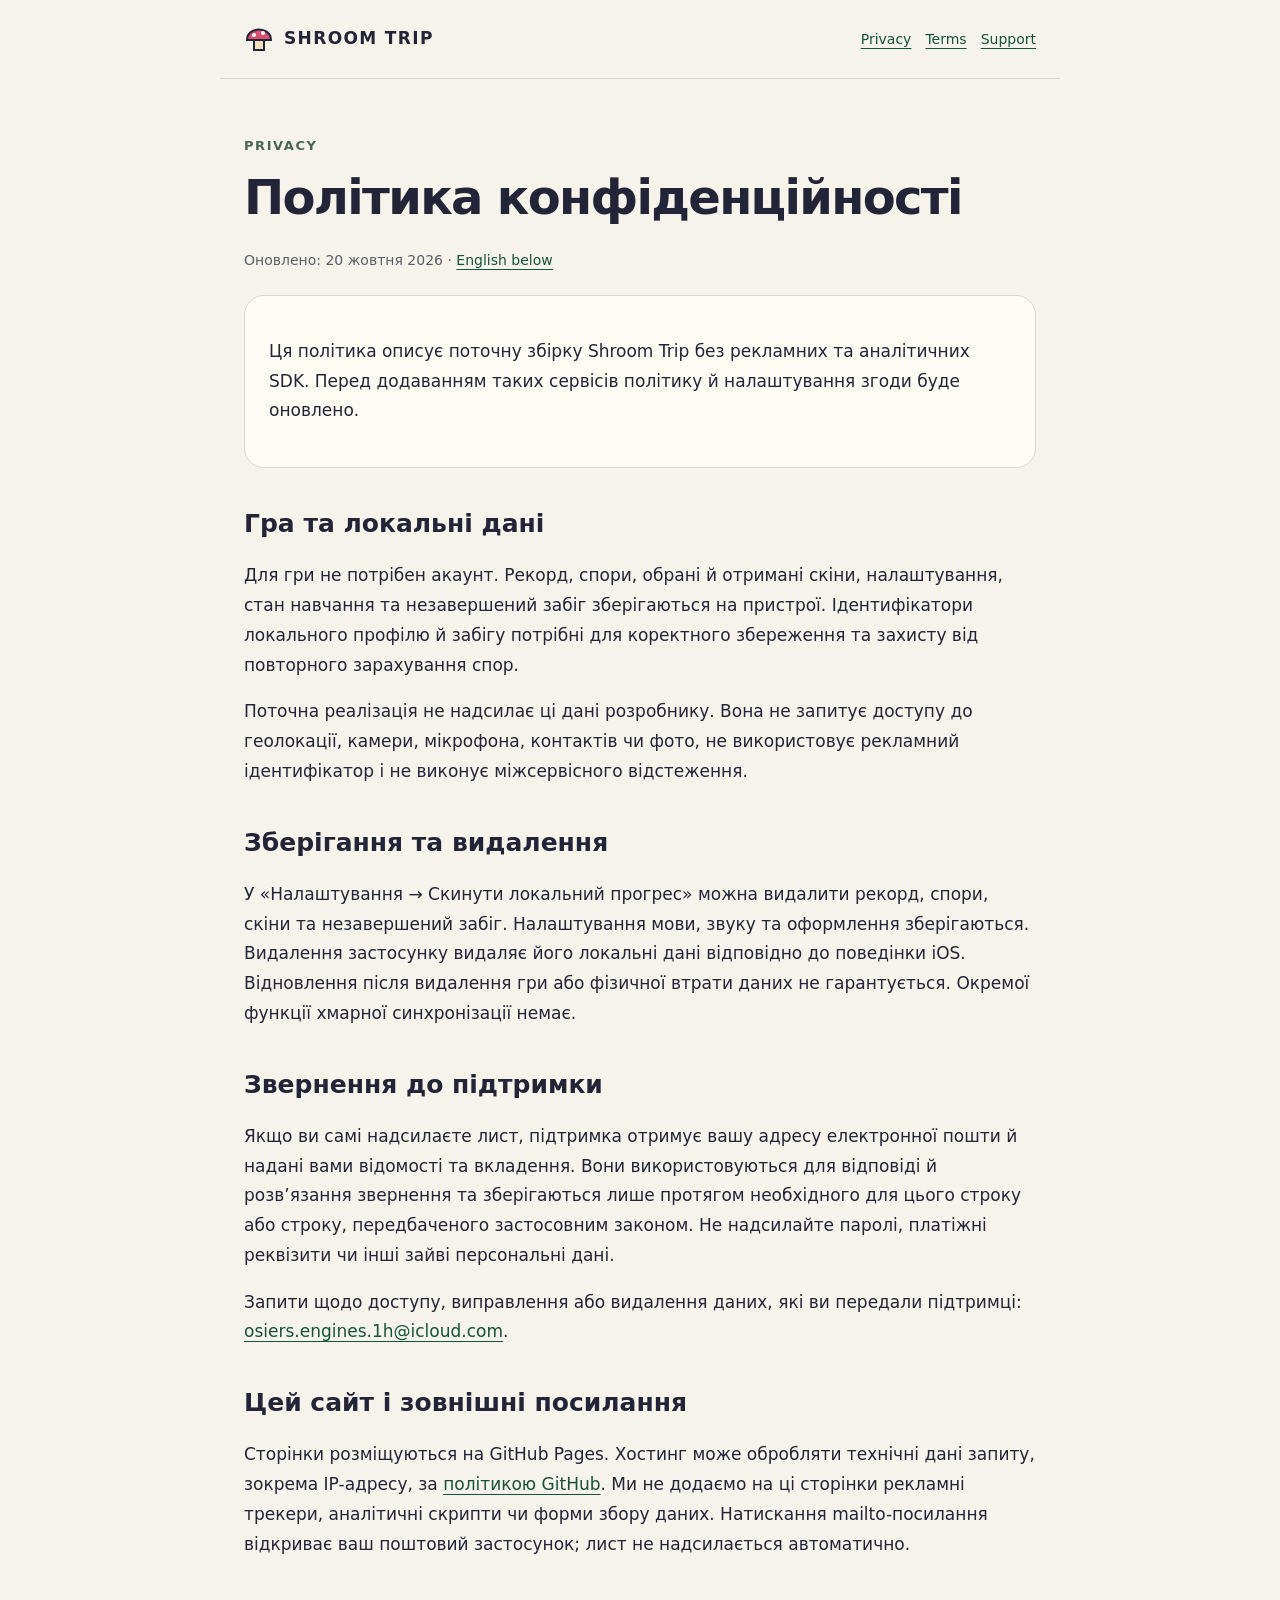
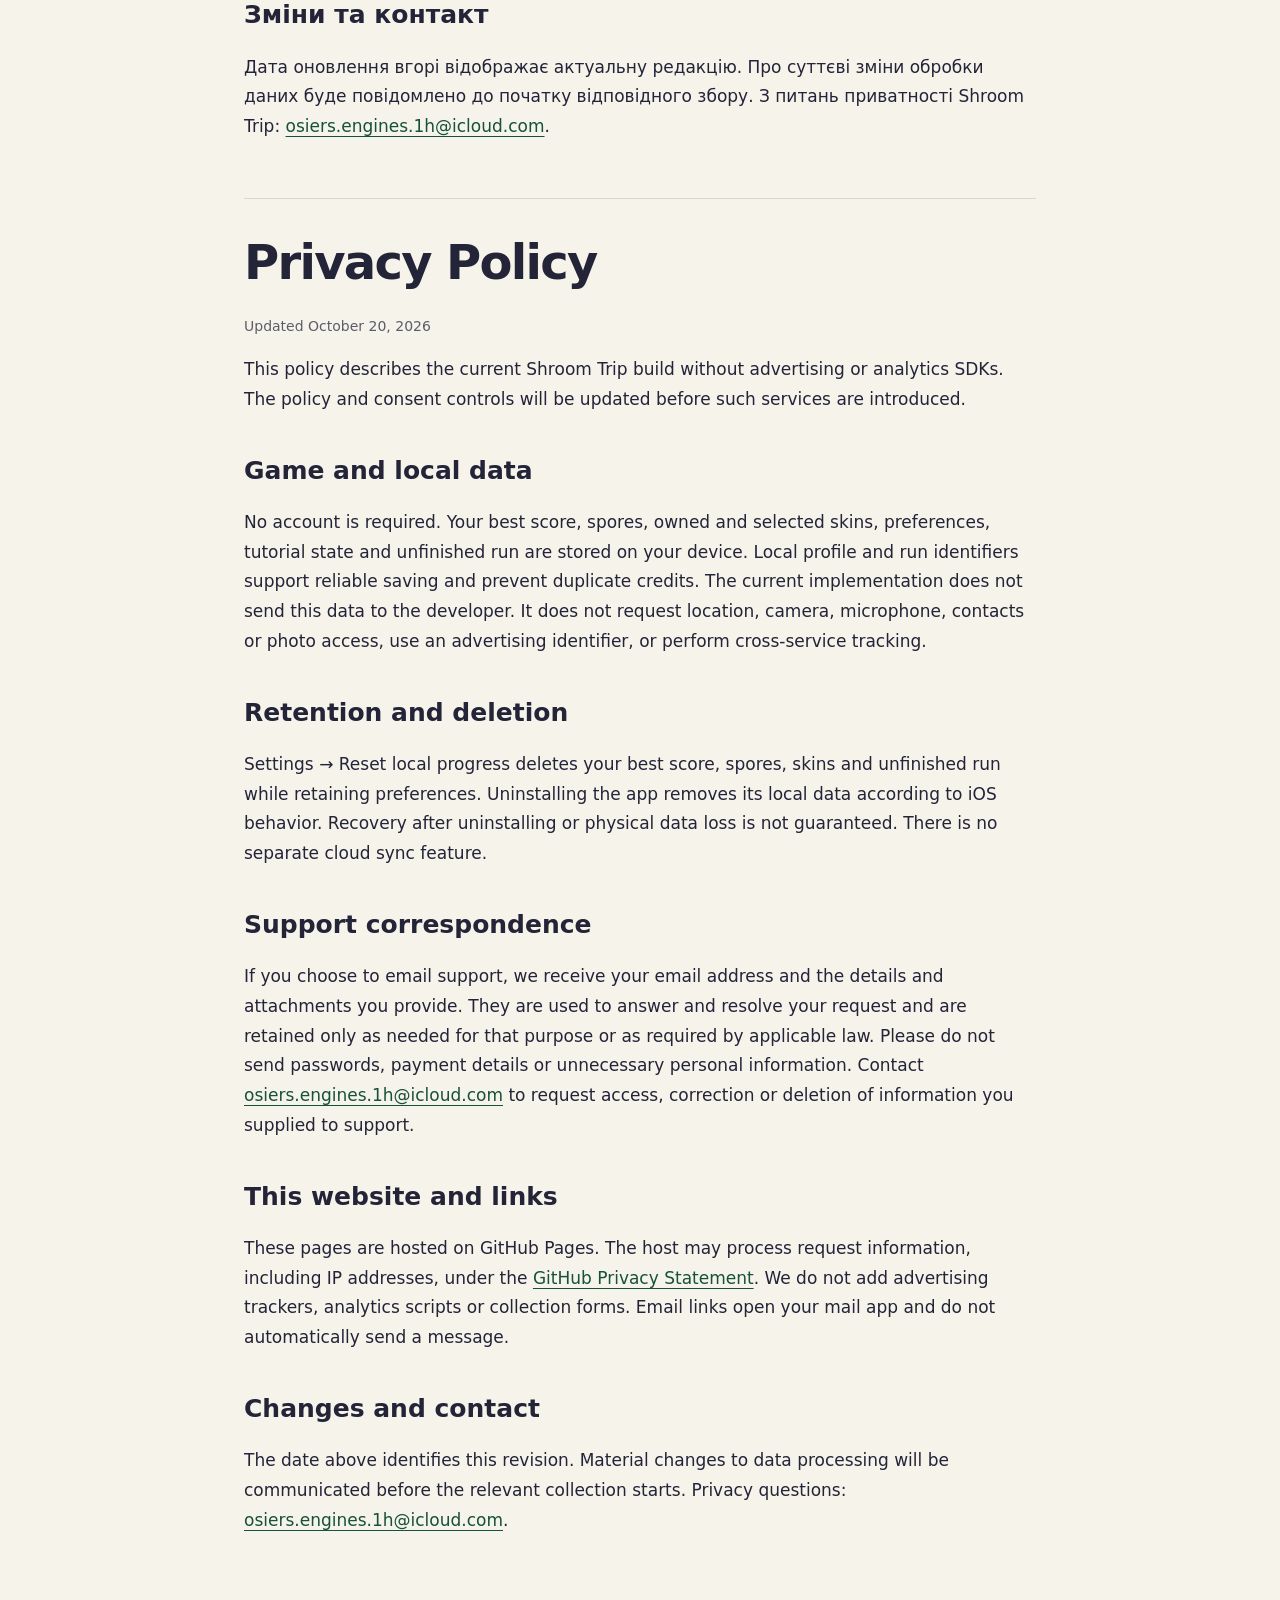
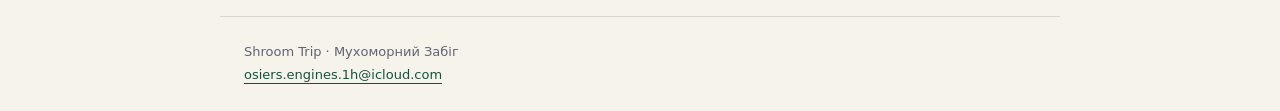
==== privacy.html @ 52ed2b11 "Add Ukrainian and English privacy policy, terms and support pages" ====
<!doctype html>
<html lang="uk"><head><meta charset="utf-8"><meta name="viewport" content="width=device-width,initial-scale=1"><title>Політика конфіденційності / Privacy Policy · Shroom Trip</title><meta name="description" content="Shroom Trip — Політика конфіденційності / Privacy Policy. Інформація українською та англійською."><link rel="stylesheet" href="style.css"></head><body>
<a class="skip" href="#main">До вмісту / Skip to content</a><header><a class="brand" href="index.html"><svg width="30" height="30" viewBox="0 0 30 30" aria-hidden="true"><path d="M10 14h10v12H10z" fill="#f3dfb8" stroke="#232438" stroke-width="2"/><path d="M3 16C3 2 27 2 27 16Z" fill="#d95075" stroke="#232438" stroke-width="2"/><circle cx="10" cy="11" r="2" fill="#fffcf4"/><circle cx="19" cy="9" r="2" fill="#fffcf4"/></svg>SHROOM TRIP</a><nav aria-label="Навігація"><a href="privacy.html">Privacy</a><a href="terms.html">Terms</a><a href="support.html">Support</a></nav></header>
<main id="main"><div class="eyebrow">Privacy</div><h1>Політика конфіденційності</h1><p class="meta">Оновлено: 20 жовтня 2026 · <a href="#english">English below</a></p>
<div class="card"><p>Ця політика описує поточну збірку Shroom Trip без рекламних та аналітичних SDK. Перед додаванням таких сервісів політику й налаштування згоди буде оновлено.</p></div>
<h2>Гра та локальні дані</h2><p>Для гри не потрібен акаунт. Рекорд, спори, обрані й отримані скіни, налаштування, стан навчання та незавершений забіг зберігаються на пристрої. Ідентифікатори локального профілю й забігу потрібні для коректного збереження та захисту від повторного зарахування спор.</p><p>Поточна реалізація не надсилає ці дані розробнику. Вона не запитує доступу до геолокації, камери, мікрофона, контактів чи фото, не використовує рекламний ідентифікатор і не виконує міжсервісного відстеження.</p>
<h2>Зберігання та видалення</h2><p>У «Налаштування → Скинути локальний прогрес» можна видалити рекорд, спори, скіни та незавершений забіг. Налаштування мови, звуку та оформлення зберігаються. Видалення застосунку видаляє його локальні дані відповідно до поведінки iOS. Відновлення після видалення гри або фізичної втрати даних не гарантується. Окремої функції хмарної синхронізації немає.</p>
<h2>Звернення до підтримки</h2><p>Якщо ви самі надсилаєте лист, підтримка отримує вашу адресу електронної пошти й надані вами відомості та вкладення. Вони використовуються для відповіді й розв’язання звернення та зберігаються лише протягом необхідного для цього строку або строку, передбаченого застосовним законом. Не надсилайте паролі, платіжні реквізити чи інші зайві персональні дані.</p><p>Запити щодо доступу, виправлення або видалення даних, які ви передали підтримці: <a href="mailto:osiers.engines.1h@icloud.com">osiers.engines.1h@icloud.com</a>.</p>
<h2>Цей сайт і зовнішні посилання</h2><p>Сторінки розміщуються на GitHub Pages. Хостинг може обробляти технічні дані запиту, зокрема IP-адресу, за <a href="https://docs.github.com/en/site-policy/privacy-policies/github-general-privacy-statement">політикою GitHub</a>. Ми не додаємо на ці сторінки рекламні трекери, аналітичні скрипти чи форми збору даних. Натискання mailto-посилання відкриває ваш поштовий застосунок; лист не надсилається автоматично.</p>
<h2>Зміни та контакт</h2><p>Дата оновлення вгорі відображає актуальну редакцію. Про суттєві зміни обробки даних буде повідомлено до початку відповідного збору. З питань приватності Shroom Trip: <a href="mailto:osiers.engines.1h@icloud.com">osiers.engines.1h@icloud.com</a>.</p>
<section id="english" lang="en"><h1>Privacy Policy</h1><p class="meta">Updated October 20, 2026</p><p>This policy describes the current Shroom Trip build without advertising or analytics SDKs. The policy and consent controls will be updated before such services are introduced.</p>
<h2>Game and local data</h2><p>No account is required. Your best score, spores, owned and selected skins, preferences, tutorial state and unfinished run are stored on your device. Local profile and run identifiers support reliable saving and prevent duplicate credits. The current implementation does not send this data to the developer. It does not request location, camera, microphone, contacts or photo access, use an advertising identifier, or perform cross-service tracking.</p>
<h2>Retention and deletion</h2><p>Settings → Reset local progress deletes your best score, spores, skins and unfinished run while retaining preferences. Uninstalling the app removes its local data according to iOS behavior. Recovery after uninstalling or physical data loss is not guaranteed. There is no separate cloud sync feature.</p>
<h2>Support correspondence</h2><p>If you choose to email support, we receive your email address and the details and attachments you provide. They are used to answer and resolve your request and are retained only as needed for that purpose or as required by applicable law. Please do not send passwords, payment details or unnecessary personal information. Contact <a href="mailto:osiers.engines.1h@icloud.com">osiers.engines.1h@icloud.com</a> to request access, correction or deletion of information you supplied to support.</p>
<h2>This website and links</h2><p>These pages are hosted on GitHub Pages. The host may process request information, including IP addresses, under the <a href="https://docs.github.com/en/site-policy/privacy-policies/github-general-privacy-statement">GitHub Privacy Statement</a>. We do not add advertising trackers, analytics scripts or collection forms. Email links open your mail app and do not automatically send a message.</p><h2>Changes and contact</h2><p>The date above identifies this revision. Material changes to data processing will be communicated before the relevant collection starts. Privacy questions: <a href="mailto:osiers.engines.1h@icloud.com">osiers.engines.1h@icloud.com</a>.</p></section></main><footer>Shroom Trip · Мухоморний Забіг<br><a href="mailto:osiers.engines.1h@icloud.com">osiers.engines.1h@icloud.com</a></footer></body></html>
---- style.css ----
*{box-sizing:border-box}html{scroll-behavior:smooth}body{margin:0;background:#f6f3eb;color:#232438;font:17px/1.75 system-ui,-apple-system,BlinkMacSystemFont,"Segoe UI",sans-serif}a{color:#175238;text-underline-offset:4px}a:focus-visible{outline:3px solid #704aca;outline-offset:4px}header,main,footer{max-width:840px;margin:auto;padding:24px}header{display:flex;align-items:center;justify-content:space-between;gap:20px;border-bottom:1px solid #d7d9ca}.brand{font-weight:850;letter-spacing:.08em;text-decoration:none;font-size:17px;color:#232438}nav{display:flex;flex-wrap:wrap;gap:14px;font-size:14px}main{padding-top:56px;padding-bottom:64px}h1{font-size:clamp(32px,7vw,48px);line-height:1.14;letter-spacing:-.035em;margin:12px 0 24px}h2{font-size:25px;line-height:1.3;margin-top:40px}h3{font-size:19px;margin-top:28px}.eyebrow{font-size:13px;font-weight:750;letter-spacing:.12em;color:#4a6556;text-transform:uppercase}.lead{font-size:21px;color:#4e5160}.meta{color:#5b5e68;font-size:14px}.card{padding:24px;border:1px solid #d7d9ca;background:#fffcf4;border-radius:20px;margin:22px 0}.card a{overflow-wrap:anywhere}.grid{display:grid;gap:18px;grid-template-columns:repeat(auto-fit,minmax(200px,1fr))}.grid .card{margin:0}.card h2{margin-top:4px}section[lang=en]{border-top:1px solid #d7d9ca;margin-top:56px;padding-top:24px}footer{border-top:1px solid #d7d9ca;font-size:13px;color:#606472}.skip{position:absolute;left:-9999px}.skip:focus{left:16px;top:12px;background:white;padding:10px}ul,ol{padding-left:24px}svg{vertical-align:middle;margin-right:10px}@media(max-width:600px){header{align-items:flex-start;flex-direction:column}main{padding-top:32px}nav{gap:12px}.card{padding:18px}}@media(prefers-reduced-motion:reduce){html{scroll-behavior:auto}}
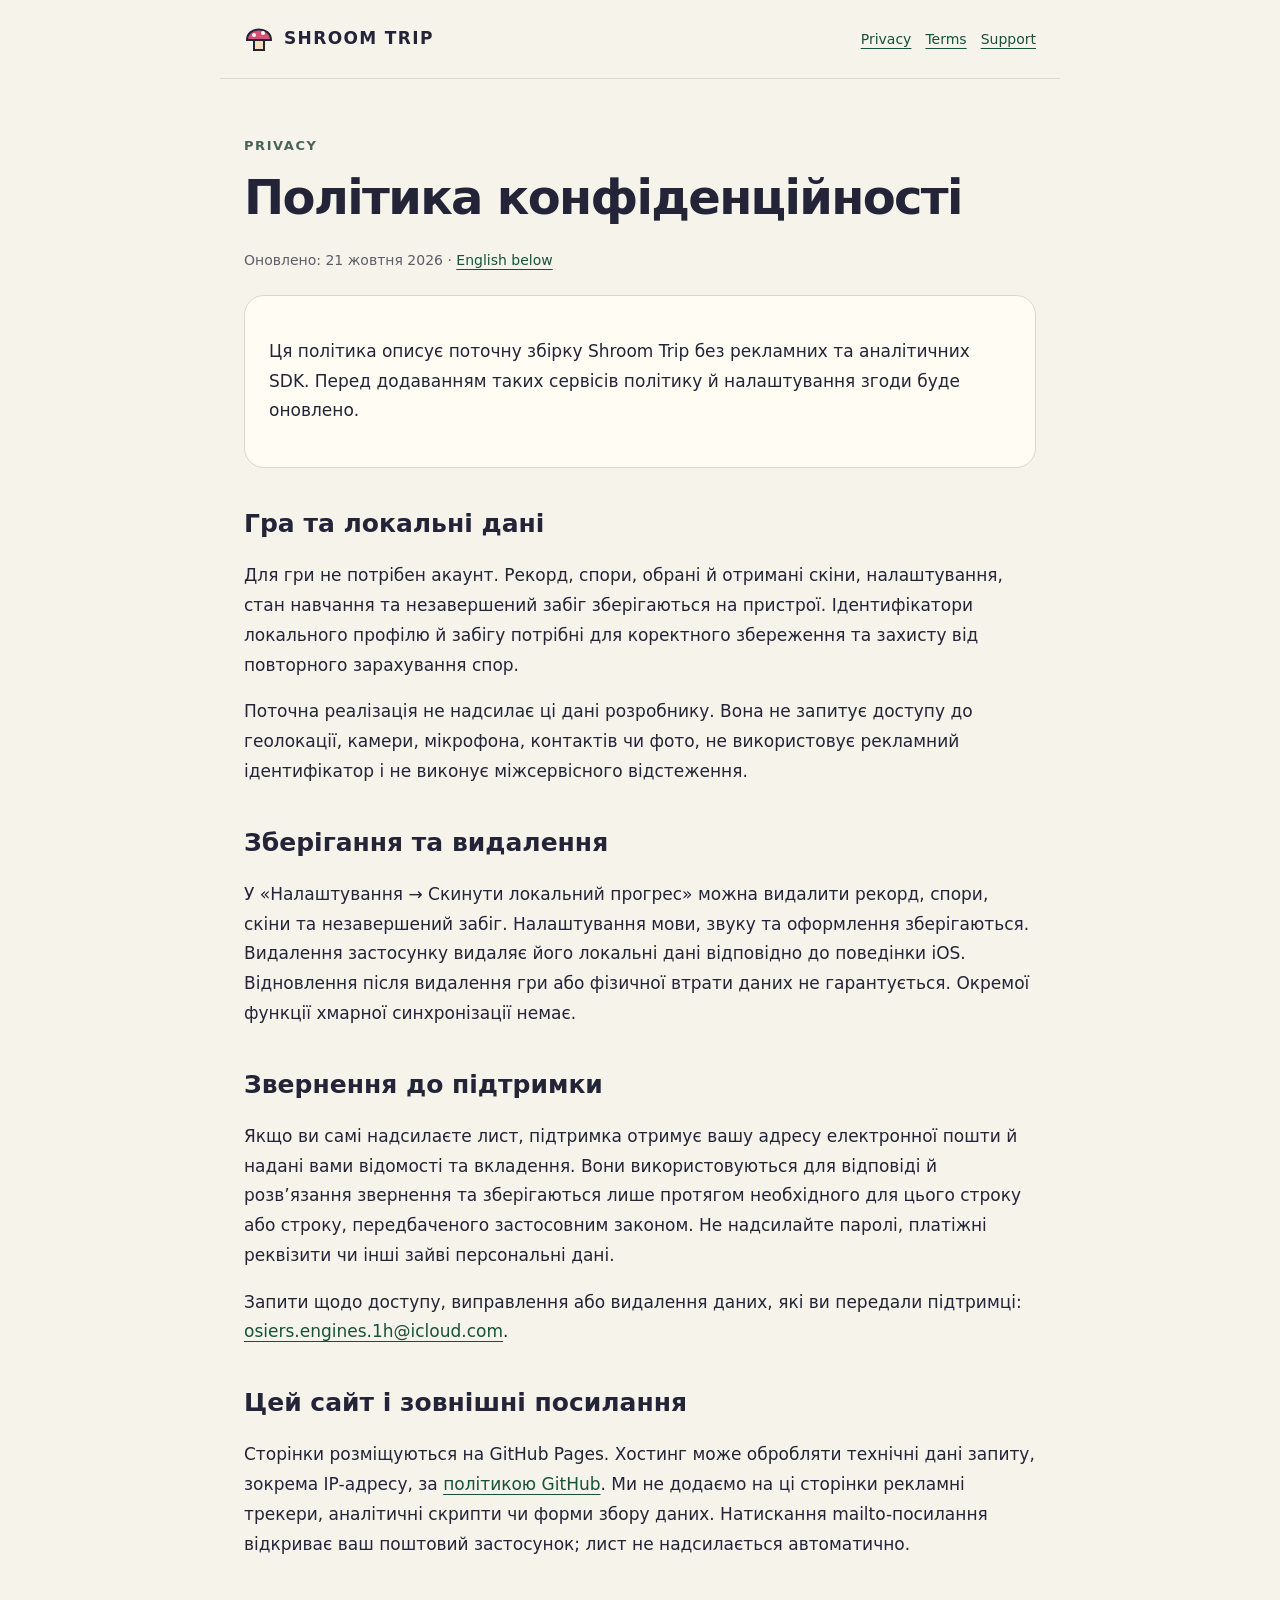
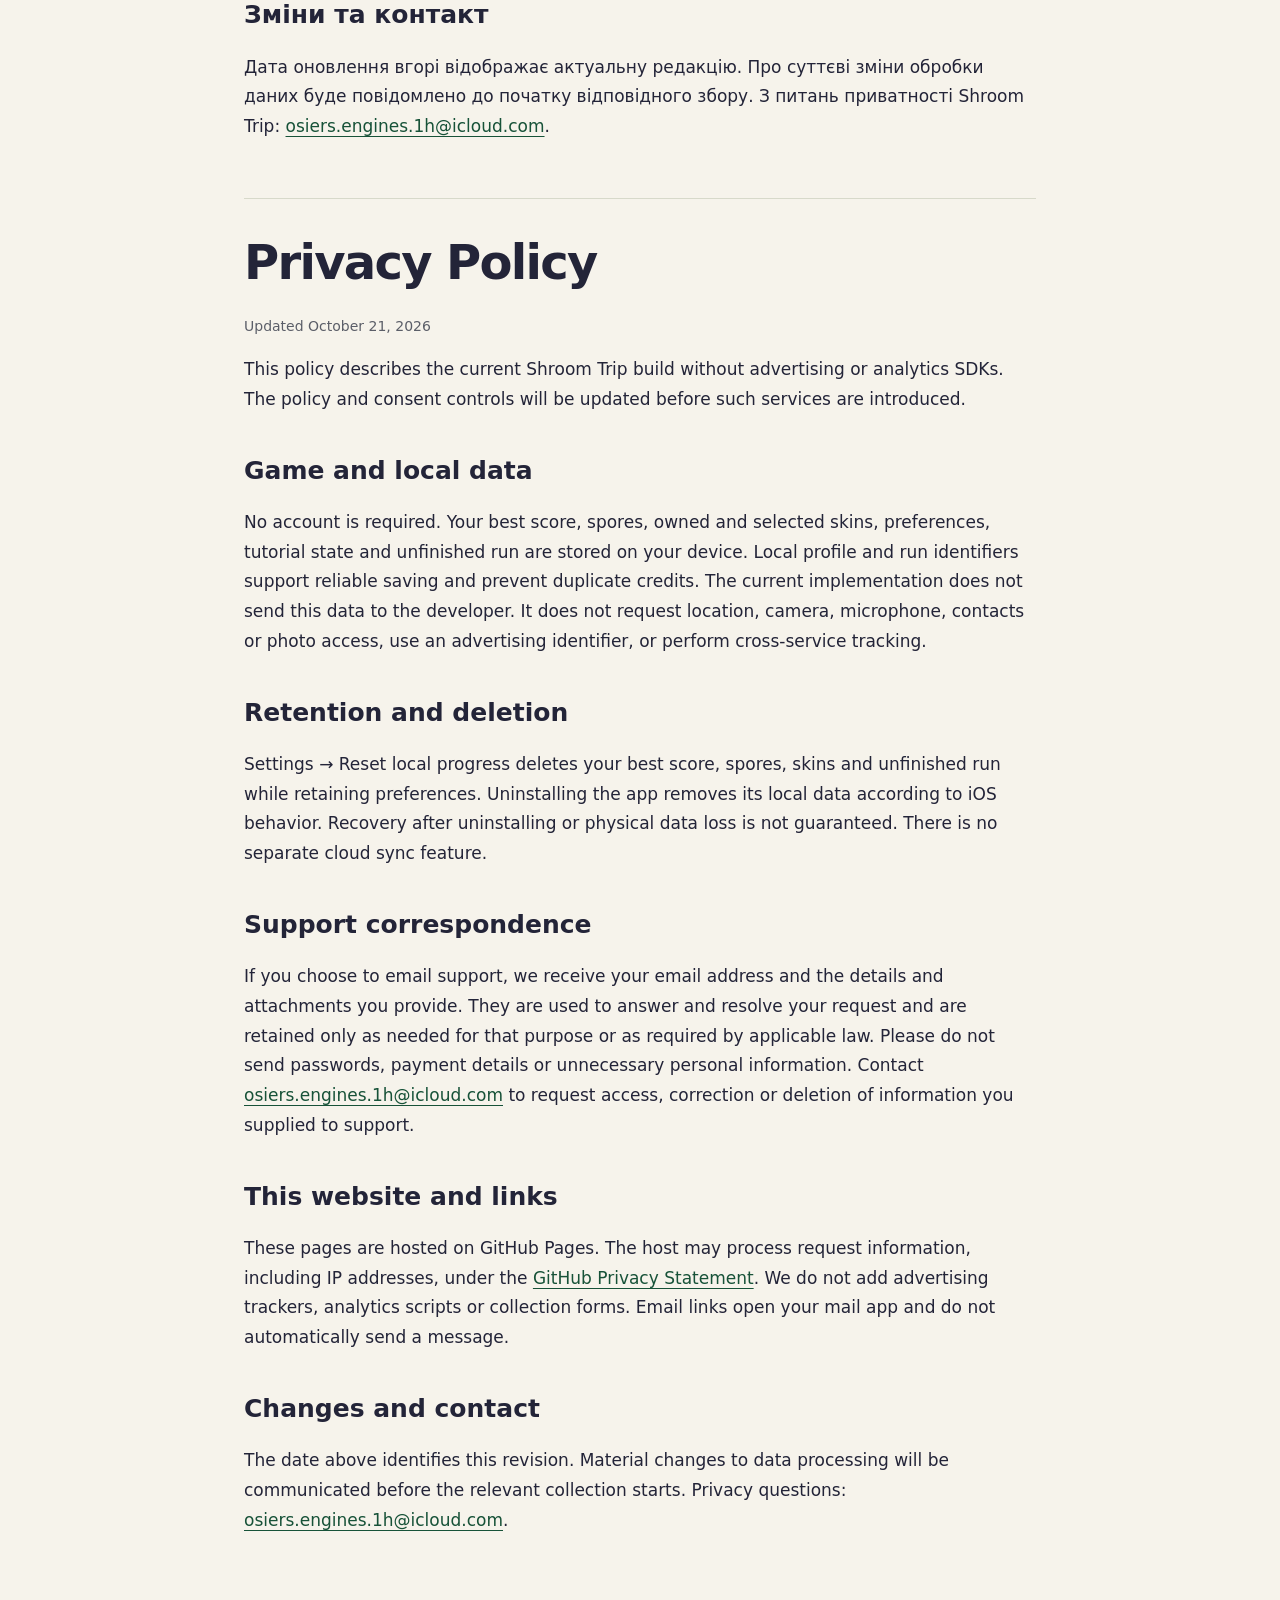
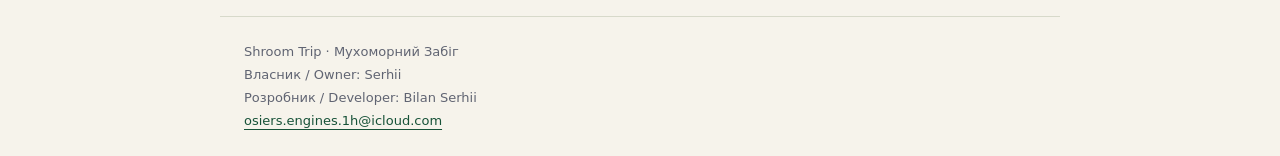
==== commit 5d445a05: "Add confirmed owner details and explicit Pages activation instructions" ====
--- a/privacy.html
+++ b/privacy.html
@@ -1,15 +1,15 @@
 <!doctype html>
 <html lang="uk"><head><meta charset="utf-8"><meta name="viewport" content="width=device-width,initial-scale=1"><title>Політика конфіденційності / Privacy Policy · Shroom Trip</title><meta name="description" content="Shroom Trip — Політика конфіденційності / Privacy Policy. Інформація українською та англійською."><link rel="stylesheet" href="style.css"></head><body>
 <a class="skip" href="#main">До вмісту / Skip to content</a><header><a class="brand" href="index.html"><svg width="30" height="30" viewBox="0 0 30 30" aria-hidden="true"><path d="M10 14h10v12H10z" fill="#f3dfb8" stroke="#232438" stroke-width="2"/><path d="M3 16C3 2 27 2 27 16Z" fill="#d95075" stroke="#232438" stroke-width="2"/><circle cx="10" cy="11" r="2" fill="#fffcf4"/><circle cx="19" cy="9" r="2" fill="#fffcf4"/></svg>SHROOM TRIP</a><nav aria-label="Навігація"><a href="privacy.html">Privacy</a><a href="terms.html">Terms</a><a href="support.html">Support</a></nav></header>
-<main id="main"><div class="eyebrow">Privacy</div><h1>Політика конфіденційності</h1><p class="meta">Оновлено: 20 жовтня 2026 · <a href="#english">English below</a></p>
+<main id="main"><div class="eyebrow">Privacy</div><h1>Політика конфіденційності</h1><p class="meta">Оновлено: 21 жовтня 2026 · <a href="#english">English below</a></p>
 <div class="card"><p>Ця політика описує поточну збірку Shroom Trip без рекламних та аналітичних SDK. Перед додаванням таких сервісів політику й налаштування згоди буде оновлено.</p></div>
 <h2>Гра та локальні дані</h2><p>Для гри не потрібен акаунт. Рекорд, спори, обрані й отримані скіни, налаштування, стан навчання та незавершений забіг зберігаються на пристрої. Ідентифікатори локального профілю й забігу потрібні для коректного збереження та захисту від повторного зарахування спор.</p><p>Поточна реалізація не надсилає ці дані розробнику. Вона не запитує доступу до геолокації, камери, мікрофона, контактів чи фото, не використовує рекламний ідентифікатор і не виконує міжсервісного відстеження.</p>
 <h2>Зберігання та видалення</h2><p>У «Налаштування → Скинути локальний прогрес» можна видалити рекорд, спори, скіни та незавершений забіг. Налаштування мови, звуку та оформлення зберігаються. Видалення застосунку видаляє його локальні дані відповідно до поведінки iOS. Відновлення після видалення гри або фізичної втрати даних не гарантується. Окремої функції хмарної синхронізації немає.</p>
 <h2>Звернення до підтримки</h2><p>Якщо ви самі надсилаєте лист, підтримка отримує вашу адресу електронної пошти й надані вами відомості та вкладення. Вони використовуються для відповіді й розв’язання звернення та зберігаються лише протягом необхідного для цього строку або строку, передбаченого застосовним законом. Не надсилайте паролі, платіжні реквізити чи інші зайві персональні дані.</p><p>Запити щодо доступу, виправлення або видалення даних, які ви передали підтримці: <a href="mailto:osiers.engines.1h@icloud.com">osiers.engines.1h@icloud.com</a>.</p>
 <h2>Цей сайт і зовнішні посилання</h2><p>Сторінки розміщуються на GitHub Pages. Хостинг може обробляти технічні дані запиту, зокрема IP-адресу, за <a href="https://docs.github.com/en/site-policy/privacy-policies/github-general-privacy-statement">політикою GitHub</a>. Ми не додаємо на ці сторінки рекламні трекери, аналітичні скрипти чи форми збору даних. Натискання mailto-посилання відкриває ваш поштовий застосунок; лист не надсилається автоматично.</p>
 <h2>Зміни та контакт</h2><p>Дата оновлення вгорі відображає актуальну редакцію. Про суттєві зміни обробки даних буде повідомлено до початку відповідного збору. З питань приватності Shroom Trip: <a href="mailto:osiers.engines.1h@icloud.com">osiers.engines.1h@icloud.com</a>.</p>
-<section id="english" lang="en"><h1>Privacy Policy</h1><p class="meta">Updated October 20, 2026</p><p>This policy describes the current Shroom Trip build without advertising or analytics SDKs. The policy and consent controls will be updated before such services are introduced.</p>
+<section id="english" lang="en"><h1>Privacy Policy</h1><p class="meta">Updated October 21, 2026</p><p>This policy describes the current Shroom Trip build without advertising or analytics SDKs. The policy and consent controls will be updated before such services are introduced.</p>
 <h2>Game and local data</h2><p>No account is required. Your best score, spores, owned and selected skins, preferences, tutorial state and unfinished run are stored on your device. Local profile and run identifiers support reliable saving and prevent duplicate credits. The current implementation does not send this data to the developer. It does not request location, camera, microphone, contacts or photo access, use an advertising identifier, or perform cross-service tracking.</p>
 <h2>Retention and deletion</h2><p>Settings → Reset local progress deletes your best score, spores, skins and unfinished run while retaining preferences. Uninstalling the app removes its local data according to iOS behavior. Recovery after uninstalling or physical data loss is not guaranteed. There is no separate cloud sync feature.</p>
 <h2>Support correspondence</h2><p>If you choose to email support, we receive your email address and the details and attachments you provide. They are used to answer and resolve your request and are retained only as needed for that purpose or as required by applicable law. Please do not send passwords, payment details or unnecessary personal information. Contact <a href="mailto:osiers.engines.1h@icloud.com">osiers.engines.1h@icloud.com</a> to request access, correction or deletion of information you supplied to support.</p>
-<h2>This website and links</h2><p>These pages are hosted on GitHub Pages. The host may process request information, including IP addresses, under the <a href="https://docs.github.com/en/site-policy/privacy-policies/github-general-privacy-statement">GitHub Privacy Statement</a>. We do not add advertising trackers, analytics scripts or collection forms. Email links open your mail app and do not automatically send a message.</p><h2>Changes and contact</h2><p>The date above identifies this revision. Material changes to data processing will be communicated before the relevant collection starts. Privacy questions: <a href="mailto:osiers.engines.1h@icloud.com">osiers.engines.1h@icloud.com</a>.</p></section></main><footer>Shroom Trip · Мухоморний Забіг<br><a href="mailto:osiers.engines.1h@icloud.com">osiers.engines.1h@icloud.com</a></footer></body></html>
+<h2>This website and links</h2><p>These pages are hosted on GitHub Pages. The host may process request information, including IP addresses, under the <a href="https://docs.github.com/en/site-policy/privacy-policies/github-general-privacy-statement">GitHub Privacy Statement</a>. We do not add advertising trackers, analytics scripts or collection forms. Email links open your mail app and do not automatically send a message.</p><h2>Changes and contact</h2><p>The date above identifies this revision. Material changes to data processing will be communicated before the relevant collection starts. Privacy questions: <a href="mailto:osiers.engines.1h@icloud.com">osiers.engines.1h@icloud.com</a>.</p></section></main><footer>Shroom Trip · Мухоморний Забіг<br>Власник / Owner: Serhii<br>Розробник / Developer: Bilan Serhii<br><a href="mailto:osiers.engines.1h@icloud.com">osiers.engines.1h@icloud.com</a></footer></body></html>
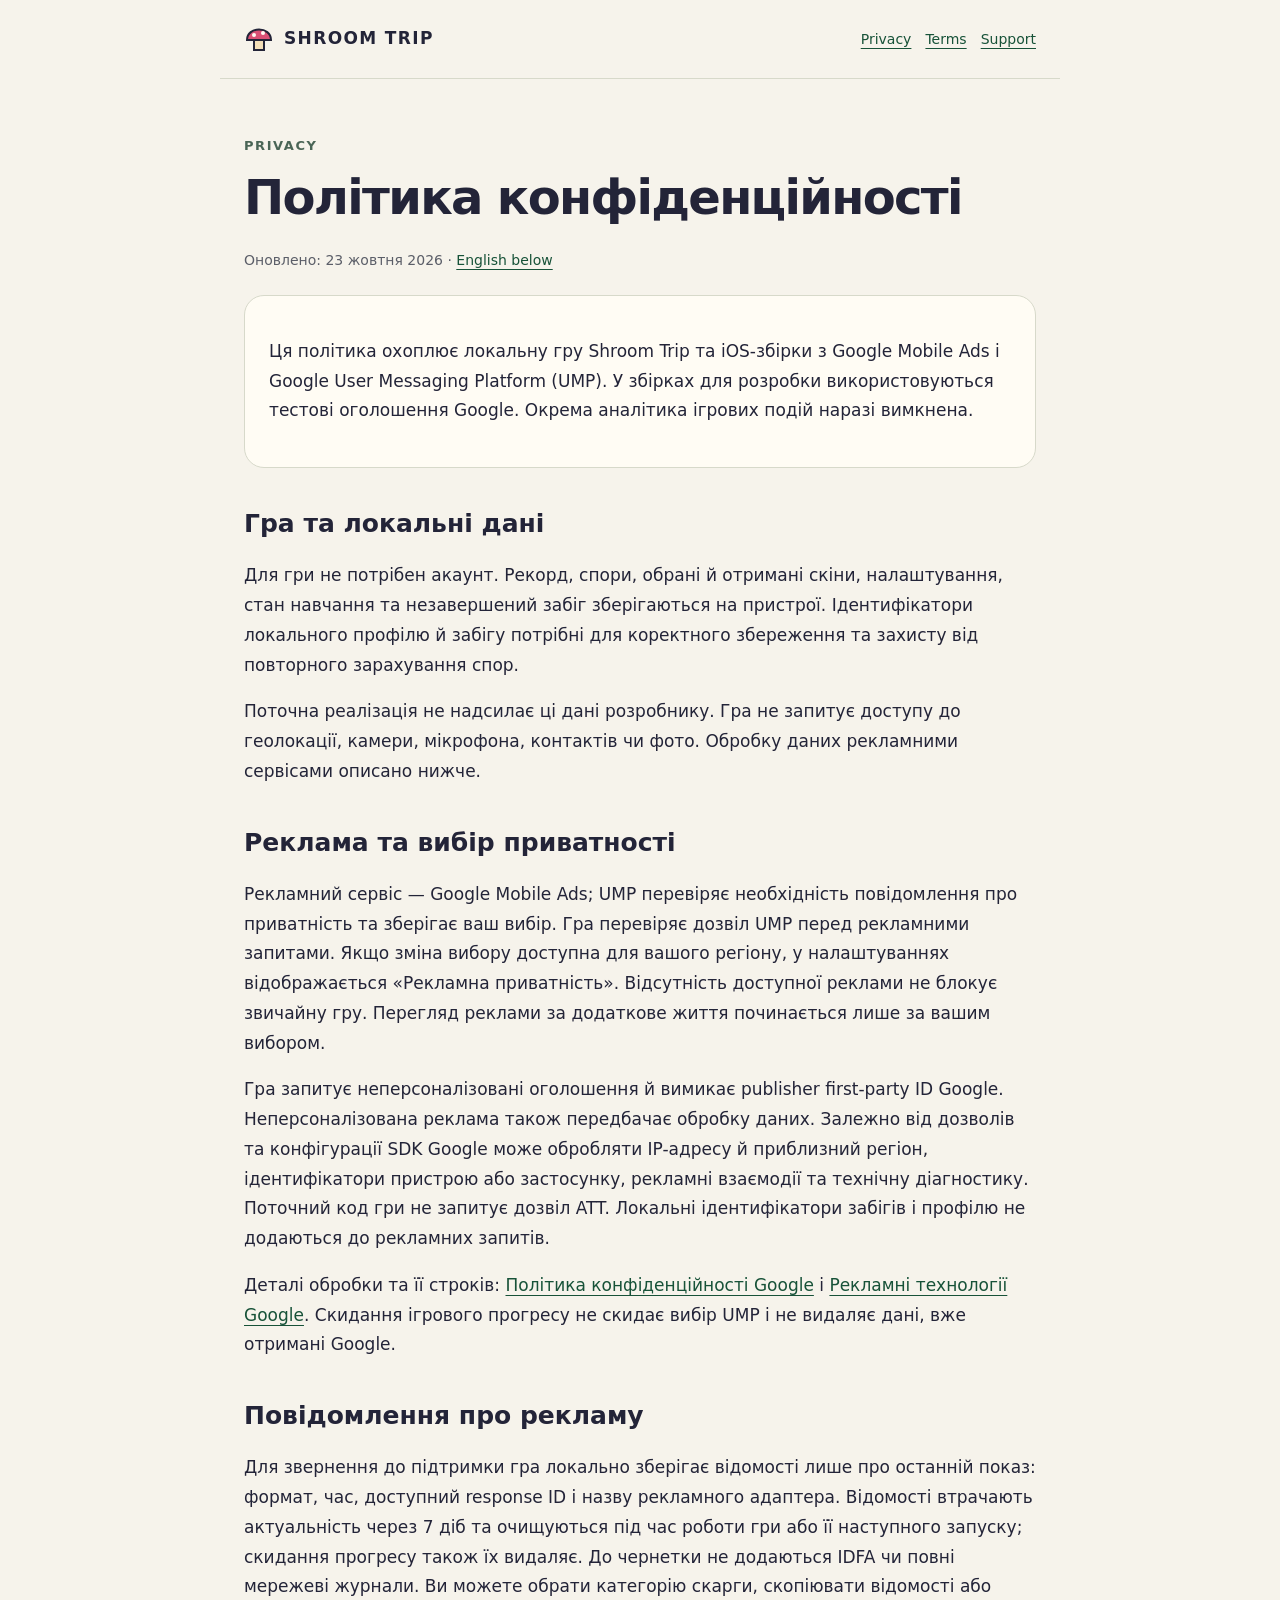
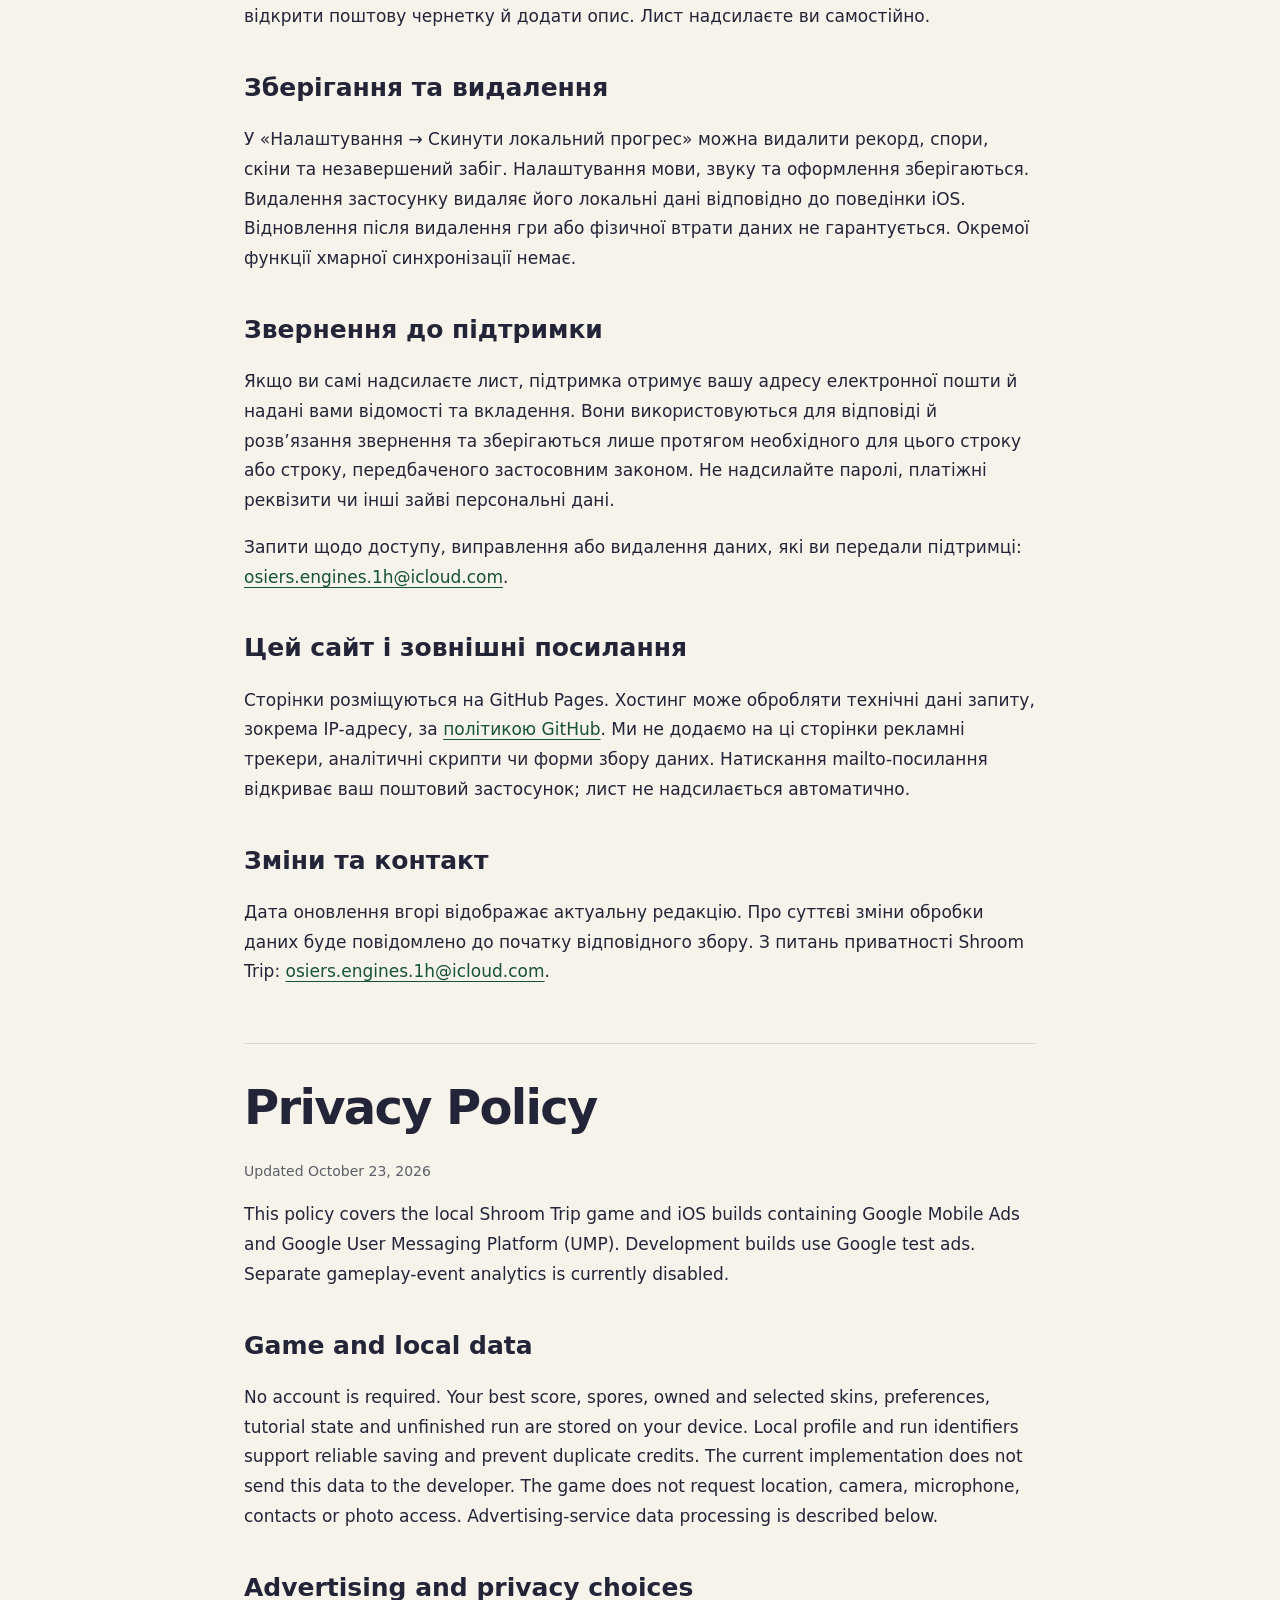
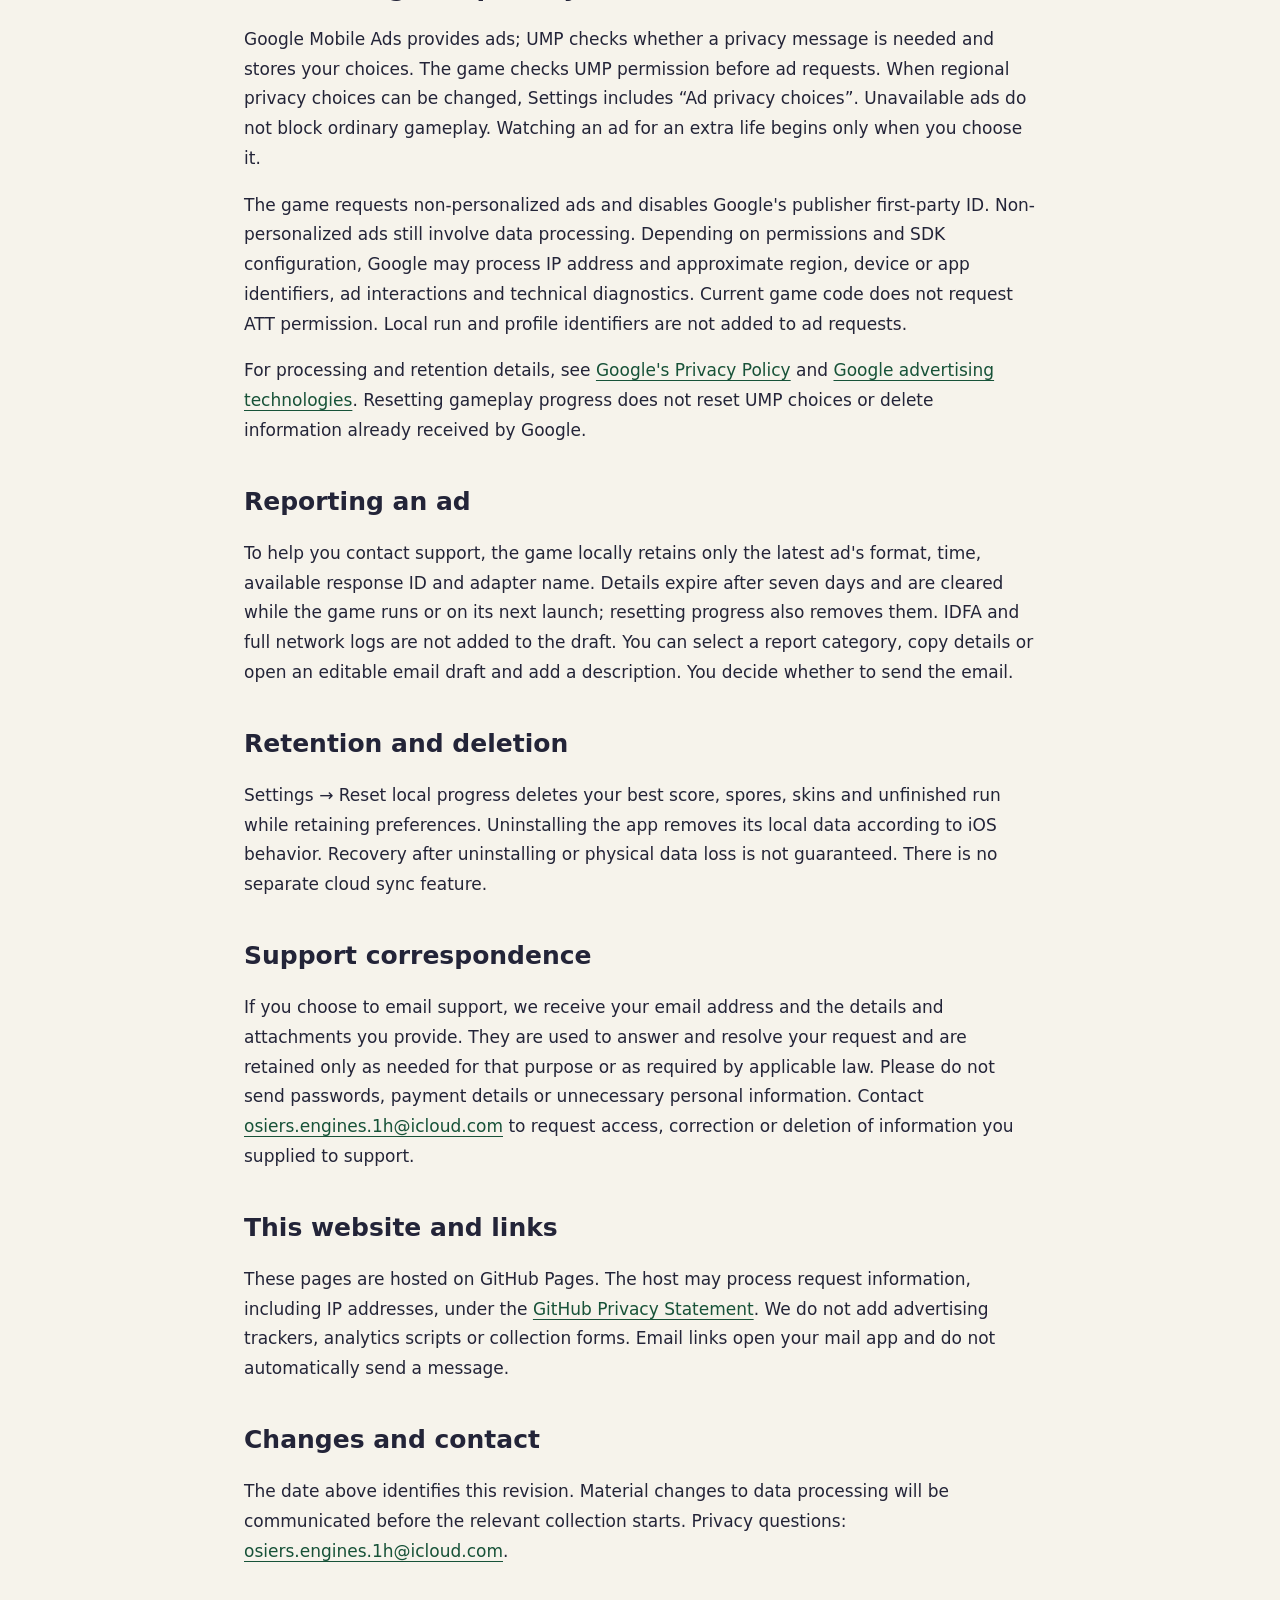
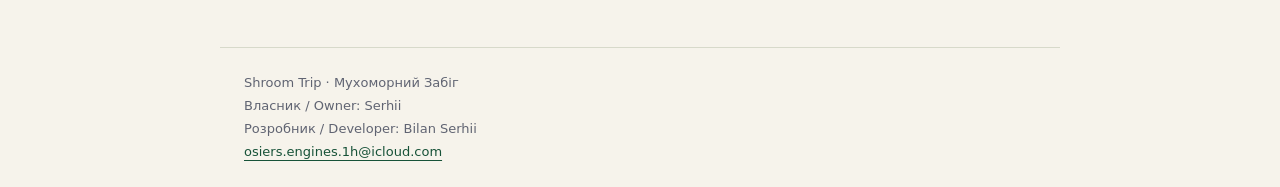
==== commit 8fcf1c24: "Describe iOS Google test ads, privacy choices and ad reporting" ====
--- a/privacy.html
+++ b/privacy.html
@@ -1,15 +1,19 @@
 <!doctype html>
 <html lang="uk"><head><meta charset="utf-8"><meta name="viewport" content="width=device-width,initial-scale=1"><title>Політика конфіденційності / Privacy Policy · Shroom Trip</title><meta name="description" content="Shroom Trip — Політика конфіденційності / Privacy Policy. Інформація українською та англійською."><link rel="stylesheet" href="style.css"></head><body>
 <a class="skip" href="#main">До вмісту / Skip to content</a><header><a class="brand" href="index.html"><svg width="30" height="30" viewBox="0 0 30 30" aria-hidden="true"><path d="M10 14h10v12H10z" fill="#f3dfb8" stroke="#232438" stroke-width="2"/><path d="M3 16C3 2 27 2 27 16Z" fill="#d95075" stroke="#232438" stroke-width="2"/><circle cx="10" cy="11" r="2" fill="#fffcf4"/><circle cx="19" cy="9" r="2" fill="#fffcf4"/></svg>SHROOM TRIP</a><nav aria-label="Навігація"><a href="privacy.html">Privacy</a><a href="terms.html">Terms</a><a href="support.html">Support</a></nav></header>
-<main id="main"><div class="eyebrow">Privacy</div><h1>Політика конфіденційності</h1><p class="meta">Оновлено: 21 жовтня 2026 · <a href="#english">English below</a></p>
-<div class="card"><p>Ця політика описує поточну збірку Shroom Trip без рекламних та аналітичних SDK. Перед додаванням таких сервісів політику й налаштування згоди буде оновлено.</p></div>
-<h2>Гра та локальні дані</h2><p>Для гри не потрібен акаунт. Рекорд, спори, обрані й отримані скіни, налаштування, стан навчання та незавершений забіг зберігаються на пристрої. Ідентифікатори локального профілю й забігу потрібні для коректного збереження та захисту від повторного зарахування спор.</p><p>Поточна реалізація не надсилає ці дані розробнику. Вона не запитує доступу до геолокації, камери, мікрофона, контактів чи фото, не використовує рекламний ідентифікатор і не виконує міжсервісного відстеження.</p>
+<main id="main"><div class="eyebrow">Privacy</div><h1>Політика конфіденційності</h1><p class="meta">Оновлено: 23 жовтня 2026 · <a href="#english">English below</a></p>
+<div class="card"><p>Ця політика охоплює локальну гру Shroom Trip та iOS-збірки з Google Mobile Ads і Google User Messaging Platform (UMP). У збірках для розробки використовуються тестові оголошення Google. Окрема аналітика ігрових подій наразі вимкнена.</p></div>
+<h2>Гра та локальні дані</h2><p>Для гри не потрібен акаунт. Рекорд, спори, обрані й отримані скіни, налаштування, стан навчання та незавершений забіг зберігаються на пристрої. Ідентифікатори локального профілю й забігу потрібні для коректного збереження та захисту від повторного зарахування спор.</p><p>Поточна реалізація не надсилає ці дані розробнику. Гра не запитує доступу до геолокації, камери, мікрофона, контактів чи фото. Обробку даних рекламними сервісами описано нижче.</p>
+<h2>Реклама та вибір приватності</h2><p>Рекламний сервіс — Google Mobile Ads; UMP перевіряє необхідність повідомлення про приватність та зберігає ваш вибір. Гра перевіряє дозвіл UMP перед рекламними запитами. Якщо зміна вибору доступна для вашого регіону, у налаштуваннях відображається «Рекламна приватність». Відсутність доступної реклами не блокує звичайну гру. Перегляд реклами за додаткове життя починається лише за вашим вибором.</p><p>Гра запитує неперсоналізовані оголошення й вимикає publisher first-party ID Google. Неперсоналізована реклама також передбачає обробку даних. Залежно від дозволів та конфігурації SDK Google може обробляти IP-адресу й приблизний регіон, ідентифікатори пристрою або застосунку, рекламні взаємодії та технічну діагностику. Поточний код гри не запитує дозвіл ATT. Локальні ідентифікатори забігів і профілю не додаються до рекламних запитів.</p><p>Деталі обробки та її строків: <a href="https://policies.google.com/privacy">Політика конфіденційності Google</a> і <a href="https://policies.google.com/technologies/ads">Рекламні технології Google</a>. Скидання ігрового прогресу не скидає вибір UMP і не видаляє дані, вже отримані Google.</p>
+<h2>Повідомлення про рекламу</h2><p>Для звернення до підтримки гра локально зберігає відомості лише про останній показ: формат, час, доступний response ID і назву рекламного адаптера. Відомості втрачають актуальність через 7 діб та очищуються під час роботи гри або її наступного запуску; скидання прогресу також їх видаляє. До чернетки не додаються IDFA чи повні мережеві журнали. Ви можете обрати категорію скарги, скопіювати відомості або відкрити поштову чернетку й додати опис. Лист надсилаєте ви самостійно.</p>
 <h2>Зберігання та видалення</h2><p>У «Налаштування → Скинути локальний прогрес» можна видалити рекорд, спори, скіни та незавершений забіг. Налаштування мови, звуку та оформлення зберігаються. Видалення застосунку видаляє його локальні дані відповідно до поведінки iOS. Відновлення після видалення гри або фізичної втрати даних не гарантується. Окремої функції хмарної синхронізації немає.</p>
 <h2>Звернення до підтримки</h2><p>Якщо ви самі надсилаєте лист, підтримка отримує вашу адресу електронної пошти й надані вами відомості та вкладення. Вони використовуються для відповіді й розв’язання звернення та зберігаються лише протягом необхідного для цього строку або строку, передбаченого застосовним законом. Не надсилайте паролі, платіжні реквізити чи інші зайві персональні дані.</p><p>Запити щодо доступу, виправлення або видалення даних, які ви передали підтримці: <a href="mailto:osiers.engines.1h@icloud.com">osiers.engines.1h@icloud.com</a>.</p>
 <h2>Цей сайт і зовнішні посилання</h2><p>Сторінки розміщуються на GitHub Pages. Хостинг може обробляти технічні дані запиту, зокрема IP-адресу, за <a href="https://docs.github.com/en/site-policy/privacy-policies/github-general-privacy-statement">політикою GitHub</a>. Ми не додаємо на ці сторінки рекламні трекери, аналітичні скрипти чи форми збору даних. Натискання mailto-посилання відкриває ваш поштовий застосунок; лист не надсилається автоматично.</p>
 <h2>Зміни та контакт</h2><p>Дата оновлення вгорі відображає актуальну редакцію. Про суттєві зміни обробки даних буде повідомлено до початку відповідного збору. З питань приватності Shroom Trip: <a href="mailto:osiers.engines.1h@icloud.com">osiers.engines.1h@icloud.com</a>.</p>
-<section id="english" lang="en"><h1>Privacy Policy</h1><p class="meta">Updated October 21, 2026</p><p>This policy describes the current Shroom Trip build without advertising or analytics SDKs. The policy and consent controls will be updated before such services are introduced.</p>
-<h2>Game and local data</h2><p>No account is required. Your best score, spores, owned and selected skins, preferences, tutorial state and unfinished run are stored on your device. Local profile and run identifiers support reliable saving and prevent duplicate credits. The current implementation does not send this data to the developer. It does not request location, camera, microphone, contacts or photo access, use an advertising identifier, or perform cross-service tracking.</p>
+<section id="english" lang="en"><h1>Privacy Policy</h1><p class="meta">Updated October 23, 2026</p><p>This policy covers the local Shroom Trip game and iOS builds containing Google Mobile Ads and Google User Messaging Platform (UMP). Development builds use Google test ads. Separate gameplay-event analytics is currently disabled.</p>
+<h2>Game and local data</h2><p>No account is required. Your best score, spores, owned and selected skins, preferences, tutorial state and unfinished run are stored on your device. Local profile and run identifiers support reliable saving and prevent duplicate credits. The current implementation does not send this data to the developer. The game does not request location, camera, microphone, contacts or photo access. Advertising-service data processing is described below.</p>
+<h2>Advertising and privacy choices</h2><p>Google Mobile Ads provides ads; UMP checks whether a privacy message is needed and stores your choices. The game checks UMP permission before ad requests. When regional privacy choices can be changed, Settings includes “Ad privacy choices”. Unavailable ads do not block ordinary gameplay. Watching an ad for an extra life begins only when you choose it.</p><p>The game requests non-personalized ads and disables Google's publisher first-party ID. Non-personalized ads still involve data processing. Depending on permissions and SDK configuration, Google may process IP address and approximate region, device or app identifiers, ad interactions and technical diagnostics. Current game code does not request ATT permission. Local run and profile identifiers are not added to ad requests.</p><p>For processing and retention details, see <a href="https://policies.google.com/privacy">Google's Privacy Policy</a> and <a href="https://policies.google.com/technologies/ads">Google advertising technologies</a>. Resetting gameplay progress does not reset UMP choices or delete information already received by Google.</p>
+<h2>Reporting an ad</h2><p>To help you contact support, the game locally retains only the latest ad's format, time, available response ID and adapter name. Details expire after seven days and are cleared while the game runs or on its next launch; resetting progress also removes them. IDFA and full network logs are not added to the draft. You can select a report category, copy details or open an editable email draft and add a description. You decide whether to send the email.</p>
 <h2>Retention and deletion</h2><p>Settings → Reset local progress deletes your best score, spores, skins and unfinished run while retaining preferences. Uninstalling the app removes its local data according to iOS behavior. Recovery after uninstalling or physical data loss is not guaranteed. There is no separate cloud sync feature.</p>
 <h2>Support correspondence</h2><p>If you choose to email support, we receive your email address and the details and attachments you provide. They are used to answer and resolve your request and are retained only as needed for that purpose or as required by applicable law. Please do not send passwords, payment details or unnecessary personal information. Contact <a href="mailto:osiers.engines.1h@icloud.com">osiers.engines.1h@icloud.com</a> to request access, correction or deletion of information you supplied to support.</p>
 <h2>This website and links</h2><p>These pages are hosted on GitHub Pages. The host may process request information, including IP addresses, under the <a href="https://docs.github.com/en/site-policy/privacy-policies/github-general-privacy-statement">GitHub Privacy Statement</a>. We do not add advertising trackers, analytics scripts or collection forms. Email links open your mail app and do not automatically send a message.</p><h2>Changes and contact</h2><p>The date above identifies this revision. Material changes to data processing will be communicated before the relevant collection starts. Privacy questions: <a href="mailto:osiers.engines.1h@icloud.com">osiers.engines.1h@icloud.com</a>.</p></section></main><footer>Shroom Trip · Мухоморний Забіг<br>Власник / Owner: Serhii<br>Розробник / Developer: Bilan Serhii<br><a href="mailto:osiers.engines.1h@icloud.com">osiers.engines.1h@icloud.com</a></footer></body></html>
